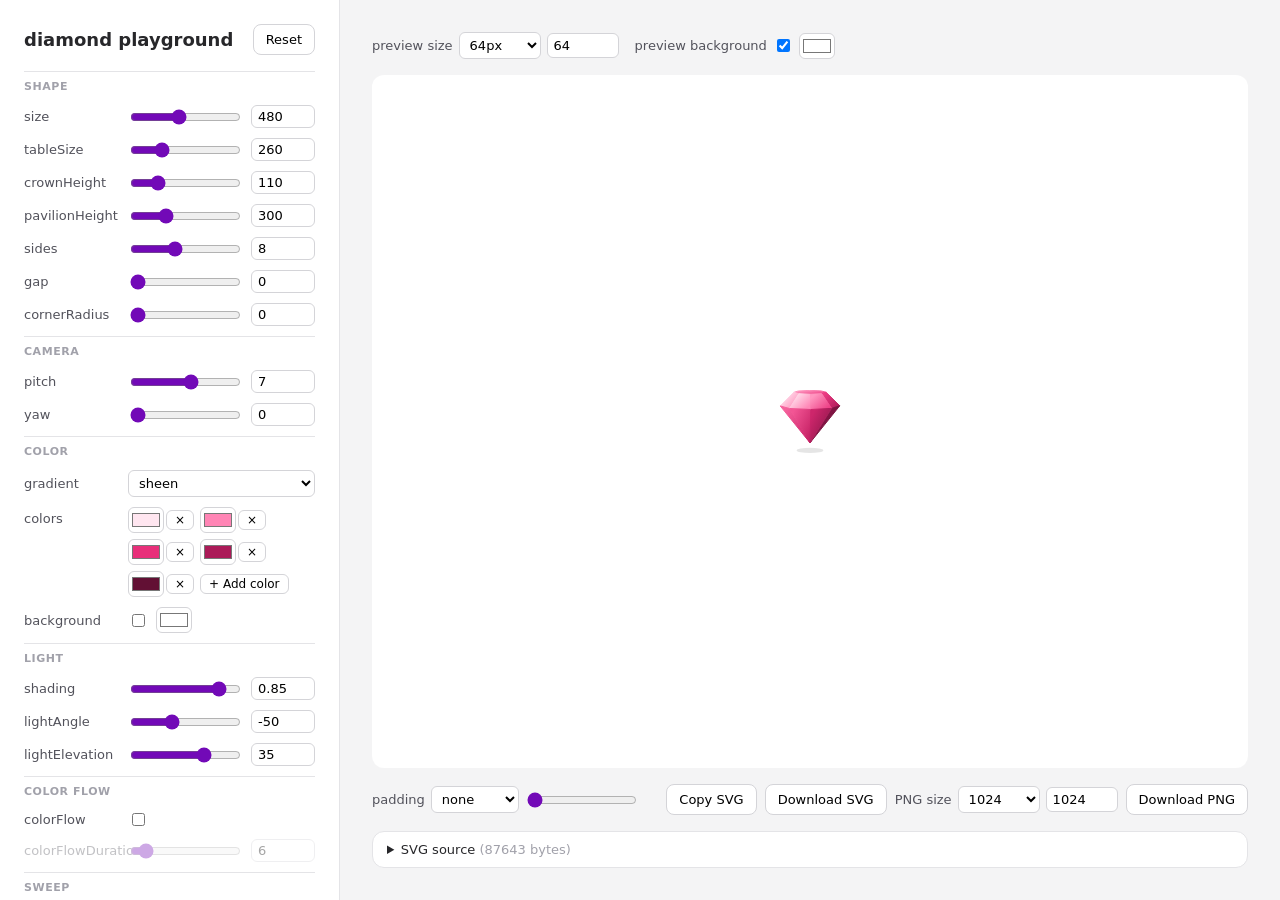
==== index.html @ a8bd09d3 "deploy: ec5a581a9114c84f37ec08433c93e01acc5be06b" ====
<!doctype html>
<html lang="en">
  <head>
    <meta charset="UTF-8" />
    <meta name="viewport" content="width=device-width, initial-scale=1.0" />
    <title>diamond playground</title>
    <!-- Filled in by main.ts with the currently rendered mark. -->
    <link rel="icon" type="image/svg+xml" href="data:," />
    <script type="module" crossorigin src="./assets/index-A5rVmAgT.js"></script>
    <link rel="stylesheet" crossorigin href="./assets/index-Bc8Zg8Sa.css">
  </head>
  <body>
    <main>
      <aside id="sidebar">
        <header id="sidebar-header">
          <h1>diamond playground</h1>
          <button id="reset" type="button">Reset</button>
        </header>
        <div id="controls"></div>
        <div id="warnings" hidden></div>
      </aside>
      <section id="stage">
        <!-- Preview settings only style the page around the SVG; the SVG and its exports are unaffected. -->
        <div id="preview-settings">
          <label
            >preview size
            <select id="preview-size-preset"></select>
            <input id="preview-size" type="number" min="8" max="4096" step="1" placeholder="fit"
          /></label>
          <label
            >preview background
            <input id="preview-background-on" type="checkbox" checked />
            <input id="preview-background" type="color" value="#ffffff"
          /></label>
        </div>
        <div id="preview"></div>
        <div id="stage-actions">
          <label id="padding-control"
            >padding
            <select id="padding-preset"></select>
            <input id="padding-slider" type="range" min="0" max="256" step="1"
          /></label>
          <button id="copy" type="button">Copy SVG</button>
          <button id="download" type="button">Download SVG</button>
          <label
            >PNG size
            <select id="png-size-preset"></select>
            <input id="png-size" type="number" min="16" max="4096" step="1"
          /></label>
          <button id="download-png" type="button">Download PNG</button>
        </div>
        <details id="source-details">
          <summary>SVG source <span id="byte-count"></span></summary>
          <pre id="source"></pre>
        </details>
      </section>
    </main>
  </body>
</html>
---- assets/index-Bc8Zg8Sa.css ----
:root{--lightningcss-light:initial;--lightningcss-dark: ;color-scheme:light;font-family:system-ui,-apple-system,Segoe UI,sans-serif}*{box-sizing:border-box}body{color:#27272a;background:#f4f4f5;min-height:100vh;margin:0}main{grid-template-columns:340px 1fr;height:100vh;display:grid}#sidebar{background:#fff;border-right:1px solid #e4e4e7;flex-direction:column;gap:16px;padding:24px;display:flex;overflow-y:auto}#sidebar-header{justify-content:space-between;align-items:center;gap:12px;display:flex}h1{margin:0;font-size:18px;font-weight:650}#controls{flex-direction:column;gap:10px;display:flex}.control{align-items:center;gap:8px;font-size:13px;display:flex}.control>span{font-variant-numeric:tabular-nums;color:#52525b;flex-shrink:0;width:96px}.control.inactive{opacity:.35}.control input[type=range]{accent-color:#7209b7;flex:1;min-width:0}.control input[type=number]{width:64px;font:inherit;border:1px solid #d4d4d8;border-radius:6px;padding:3px 6px}.control select{font:inherit;background:#fff;border:1px solid #d4d4d8;border-radius:6px;flex:1;padding:4px 6px}.control input[type=color]{cursor:pointer;background:#fff;border:1px solid #d4d4d8;border-radius:6px;width:36px;height:26px;padding:1px}.control-colors{align-items:flex-start}.control-colors>span{padding-top:4px}.color-list{flex-wrap:wrap;align-items:center;gap:6px;display:flex}.color-entry{align-items:center;gap:2px;display:flex}.section{border-top:1px solid #e4e4e7;flex-direction:column;gap:10px;padding-top:8px;display:flex}.section h2{margin:0}.palettes{border-top:1px solid #e4e4e7;flex-direction:column;gap:12px;padding-top:6px;display:flex}.palette-group{flex-wrap:wrap;gap:6px;display:flex}.palette-group h2,.section h2{text-transform:uppercase;letter-spacing:.05em;color:#a1a1aa;width:100%;margin:0 0 2px;font-size:11px;font-weight:600}button.palette{border-radius:6px;align-items:center;gap:6px;padding:4px 8px 4px 4px;font-size:12px;display:inline-flex}.palette-swatches{border-radius:4px;padding:2px;display:inline-flex;overflow:hidden}.palette-swatches span{width:8px;height:14px}#warnings{color:#92400e;background:#fffbeb;border:1px solid #fbbf24;border-radius:8px;padding:10px 12px;font-size:12.5px}#warnings p{margin:0}#warnings p+p{margin-top:6px}button{font:inherit;cursor:pointer;background:#fff;border:1px solid #d4d4d8;border-radius:8px;padding:7px 12px;font-size:13px}button:hover{background:#fafafa;border-color:#a1a1aa}button.small{border-radius:6px;padding:2px 8px;font-size:12px}button:disabled{opacity:.4;cursor:default}#stage{flex-direction:column;gap:16px;min-width:0;padding:32px;display:flex;overflow-y:auto}#preview-settings,#stage-actions{flex-wrap:wrap;align-items:center;gap:8px;display:flex}#preview-settings{gap:16px}#stage-actions{justify-content:flex-end}#stage-actions input[type=range]{accent-color:#7209b7;width:110px}#preview-settings label,#stage-actions label{color:#52525b;align-items:center;gap:6px;font-size:13px;display:flex}#padding-control{margin-right:auto}#preview-settings input[type=color]{cursor:pointer;background:#fff;border:1px solid #d4d4d8;border-radius:6px;width:36px;height:26px;padding:1px}#preview-settings select,#preview-settings input[type=number],#stage-actions select,#stage-actions input[type=number]{font:inherit;background:#fff;border:1px solid #d4d4d8;border-radius:6px;padding:4px 6px;font-size:13px}#preview-settings input[type=number],#stage-actions input[type=number]{width:72px}#preview{background:#fff;border-radius:12px;flex:1;justify-content:center;align-items:center;display:flex}#preview.checkerboard{background:conic-gradient(#e9e9ec 0 25%, #fff 0 50%, #e9e9ec 0 75%, #fff 0) 0 0 / 24px 24px}#preview svg{width:min(70vmin,100%);height:min(70vmin,100%)}#preview.checkerboard svg{border:1px solid #e4e4e7}#source-details{background:#fff;border:1px solid #e4e4e7;border-radius:12px}#source-details summary{cursor:pointer;-webkit-user-select:none;user-select:none;padding:10px 14px;font-size:13px}#byte-count{color:#a1a1aa}#source{margin:0;padding:0 14px 14px;font-family:ui-monospace,SF Mono,Menlo,Consolas,monospace;font-size:12px;line-height:1.5;overflow-x:auto}@media (width<=760px){main{grid-template-columns:1fr;height:auto;min-height:100vh}#sidebar{border-bottom:1px solid #e4e4e7;border-right:none;overflow-y:visible}#stage{overflow-y:visible}#preview{min-height:60vmin}}
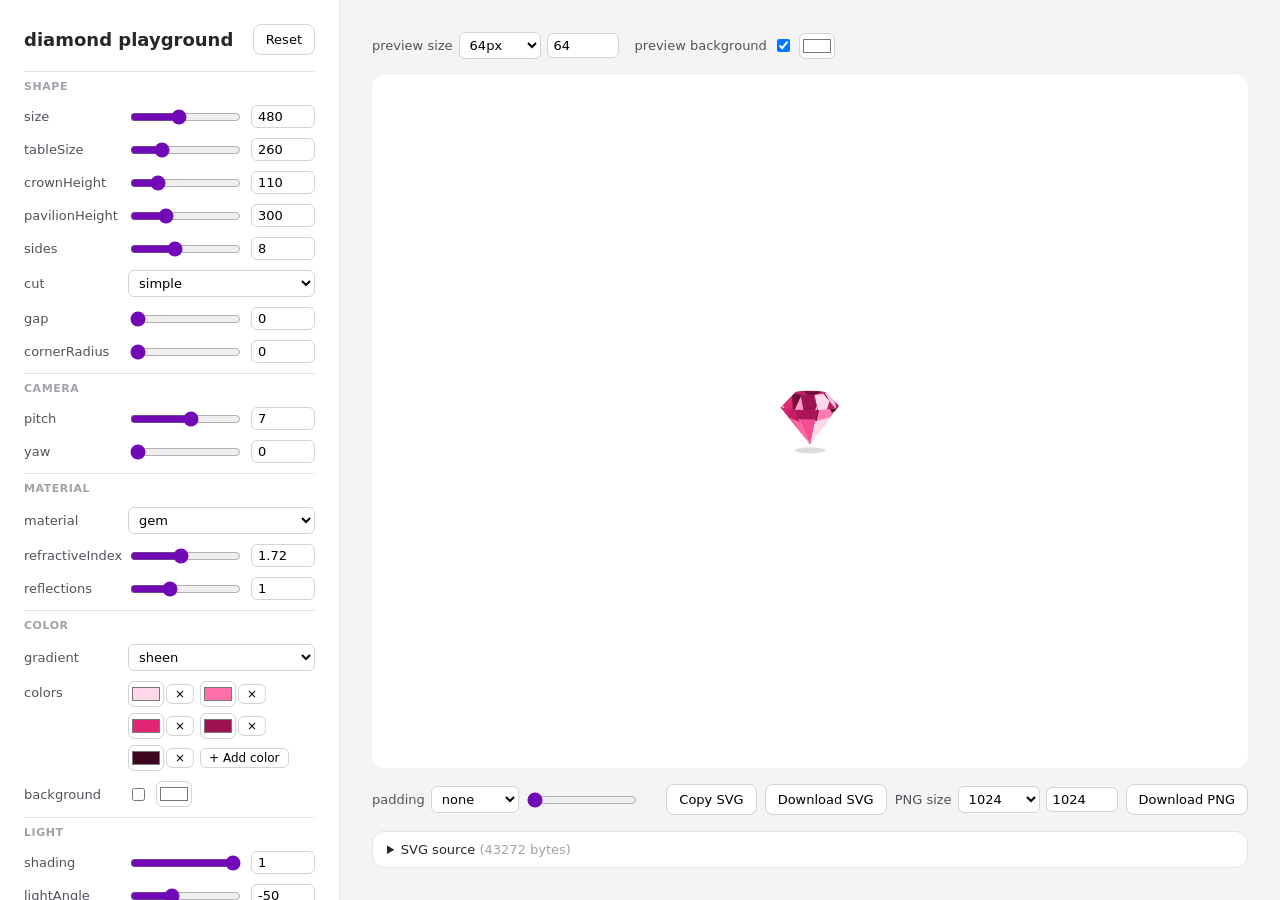
==== commit b0cb196d: "deploy: e7b211d1906c431b540ffff866b60abb58d6f5ac" ====
--- a/index.html
+++ b/index.html
@@ -6,7 +6,7 @@
     <title>diamond playground</title>
     <!-- Filled in by main.ts with the currently rendered mark. -->
     <link rel="icon" type="image/svg+xml" href="data:," />
-    <script type="module" crossorigin src="./assets/index-A5rVmAgT.js"></script>
+    <script type="module" crossorigin src="./assets/index-H37PWdTg.js"></script>
     <link rel="stylesheet" crossorigin href="./assets/index-Bc8Zg8Sa.css">
   </head>
   <body>
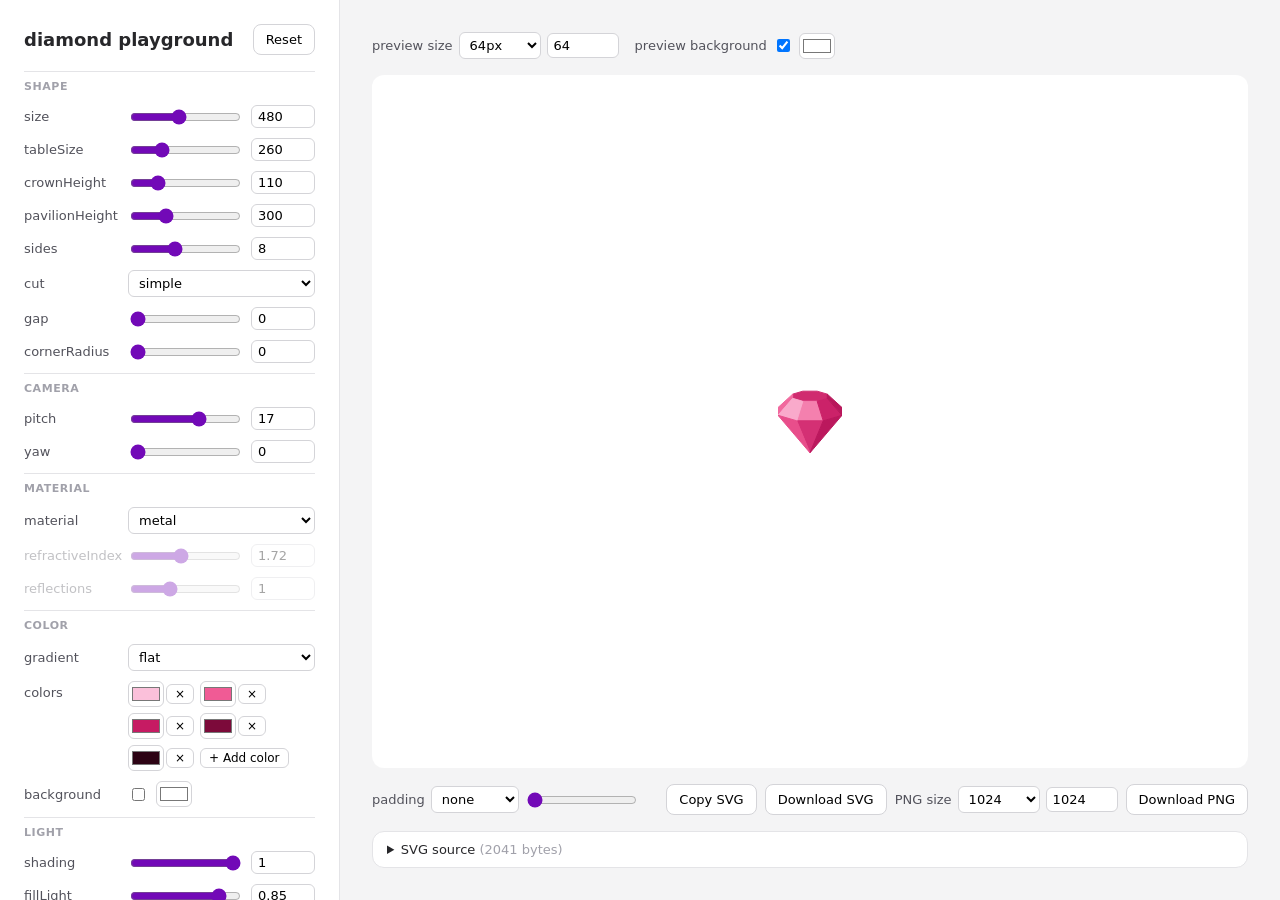
==== commit a1d311ab: "deploy: ec4992aa948971ef5e85f78d2820b8c598dd3660" ====
--- a/index.html
+++ b/index.html
@@ -6,8 +6,8 @@
     <title>diamond playground</title>
     <!-- Filled in by main.ts with the currently rendered mark. -->
     <link rel="icon" type="image/svg+xml" href="data:," />
-    <script type="module" crossorigin src="./assets/index-H37PWdTg.js"></script>
-    <link rel="stylesheet" crossorigin href="./assets/index-Bc8Zg8Sa.css">
+    <script type="module" crossorigin src="./assets/index-C8bK9px8.js"></script>
+    <link rel="stylesheet" crossorigin href="./assets/index-DNjIWfGg.css">
   </head>
   <body>
     <main>
--- a/assets/index-DNjIWfGg.css
+++ b/assets/index-DNjIWfGg.css
@@ -0,0 +1 @@
+:root{--lightningcss-light:initial;--lightningcss-dark: ;color-scheme:light;font-family:system-ui,-apple-system,Segoe UI,sans-serif}*{box-sizing:border-box}body{color:#27272a;background:#f4f4f5;min-height:100vh;margin:0}main{grid-template-columns:340px 1fr;height:100vh;display:grid}#sidebar{background:#fff;border-right:1px solid #e4e4e7;flex-direction:column;gap:16px;padding:24px;display:flex;overflow-y:auto}#sidebar-header{justify-content:space-between;align-items:center;gap:12px;display:flex}h1{margin:0;font-size:18px;font-weight:650}#controls{flex-direction:column;gap:10px;display:flex}.control{align-items:center;gap:8px;font-size:13px;display:flex}.control>span{font-variant-numeric:tabular-nums;color:#52525b;flex-shrink:0;width:96px}.control.inactive{opacity:.35}.control input[type=range]{accent-color:#7209b7;flex:1;min-width:0}.control input[type=number]{width:64px;font:inherit;border:1px solid #d4d4d8;border-radius:6px;padding:3px 6px}.control select{font:inherit;background:#fff;border:1px solid #d4d4d8;border-radius:6px;flex:1;padding:4px 6px}.control input[type=color]{cursor:pointer;background:#fff;border:1px solid #d4d4d8;border-radius:6px;width:36px;height:26px;padding:1px}.control-colors{align-items:flex-start}.control-colors>span{padding-top:4px}.color-list{flex-wrap:wrap;align-items:center;gap:6px;display:flex}.color-entry{align-items:center;gap:2px;display:flex}.section{border-top:1px solid #e4e4e7;flex-direction:column;gap:10px;padding-top:8px;display:flex}.section h2{margin:0}.palettes{border-top:1px solid #e4e4e7;flex-direction:column;gap:12px;padding-top:6px;display:flex}.palette-group{flex-wrap:wrap;gap:6px;display:flex}.palette-group h2,.section h2{text-transform:uppercase;letter-spacing:.05em;color:#a1a1aa;width:100%;margin:0 0 2px;font-size:11px;font-weight:600}.palette-group h2 a,.section h2 a{color:inherit;text-decoration:none}.palette-group h2 a:hover,.section h2 a:hover{color:#52525b;text-decoration:underline}.section,.palette-group{scroll-margin-top:12px}button.palette{border-radius:6px;align-items:center;gap:6px;padding:4px 8px 4px 4px;font-size:12px;display:inline-flex}.palette-swatches{border-radius:4px;padding:2px;display:inline-flex;overflow:hidden}.palette-swatches span{width:8px;height:14px}#warnings{color:#92400e;background:#fffbeb;border:1px solid #fbbf24;border-radius:8px;padding:10px 12px;font-size:12.5px}#warnings p{margin:0}#warnings p+p{margin-top:6px}button{font:inherit;cursor:pointer;background:#fff;border:1px solid #d4d4d8;border-radius:8px;padding:7px 12px;font-size:13px}button:hover{background:#fafafa;border-color:#a1a1aa}button.small{border-radius:6px;padding:2px 8px;font-size:12px}button:disabled{opacity:.4;cursor:default}#stage{flex-direction:column;gap:16px;min-width:0;padding:32px;display:flex;overflow-y:auto}#preview-settings,#stage-actions{flex-wrap:wrap;align-items:center;gap:8px;display:flex}#preview-settings{gap:16px}#stage-actions{justify-content:flex-end}#stage-actions input[type=range]{accent-color:#7209b7;width:110px}#preview-settings label,#stage-actions label{color:#52525b;align-items:center;gap:6px;font-size:13px;display:flex}#padding-control{margin-right:auto}#preview-settings input[type=color]{cursor:pointer;background:#fff;border:1px solid #d4d4d8;border-radius:6px;width:36px;height:26px;padding:1px}#preview-settings select,#preview-settings input[type=number],#stage-actions select,#stage-actions input[type=number]{font:inherit;background:#fff;border:1px solid #d4d4d8;border-radius:6px;padding:4px 6px;font-size:13px}#preview-settings input[type=number],#stage-actions input[type=number]{width:72px}#preview{background:#fff;border-radius:12px;flex:1;justify-content:center;align-items:center;display:flex}#preview.checkerboard{background:conic-gradient(#e9e9ec 0 25%, #fff 0 50%, #e9e9ec 0 75%, #fff 0) 0 0 / 24px 24px}#preview svg{width:min(70vmin,100%);height:min(70vmin,100%)}#preview.checkerboard svg{border:1px solid #e4e4e7}#source-details{background:#fff;border:1px solid #e4e4e7;border-radius:12px}#source-details summary{cursor:pointer;-webkit-user-select:none;user-select:none;padding:10px 14px;font-size:13px}#byte-count{color:#a1a1aa}#source{margin:0;padding:0 14px 14px;font-family:ui-monospace,SF Mono,Menlo,Consolas,monospace;font-size:12px;line-height:1.5;overflow-x:auto}@media (width<=760px){main{grid-template-columns:1fr;height:auto;min-height:100vh}#sidebar{border-bottom:1px solid #e4e4e7;border-right:none;overflow-y:visible}#stage{overflow-y:visible}#preview{min-height:60vmin}}
